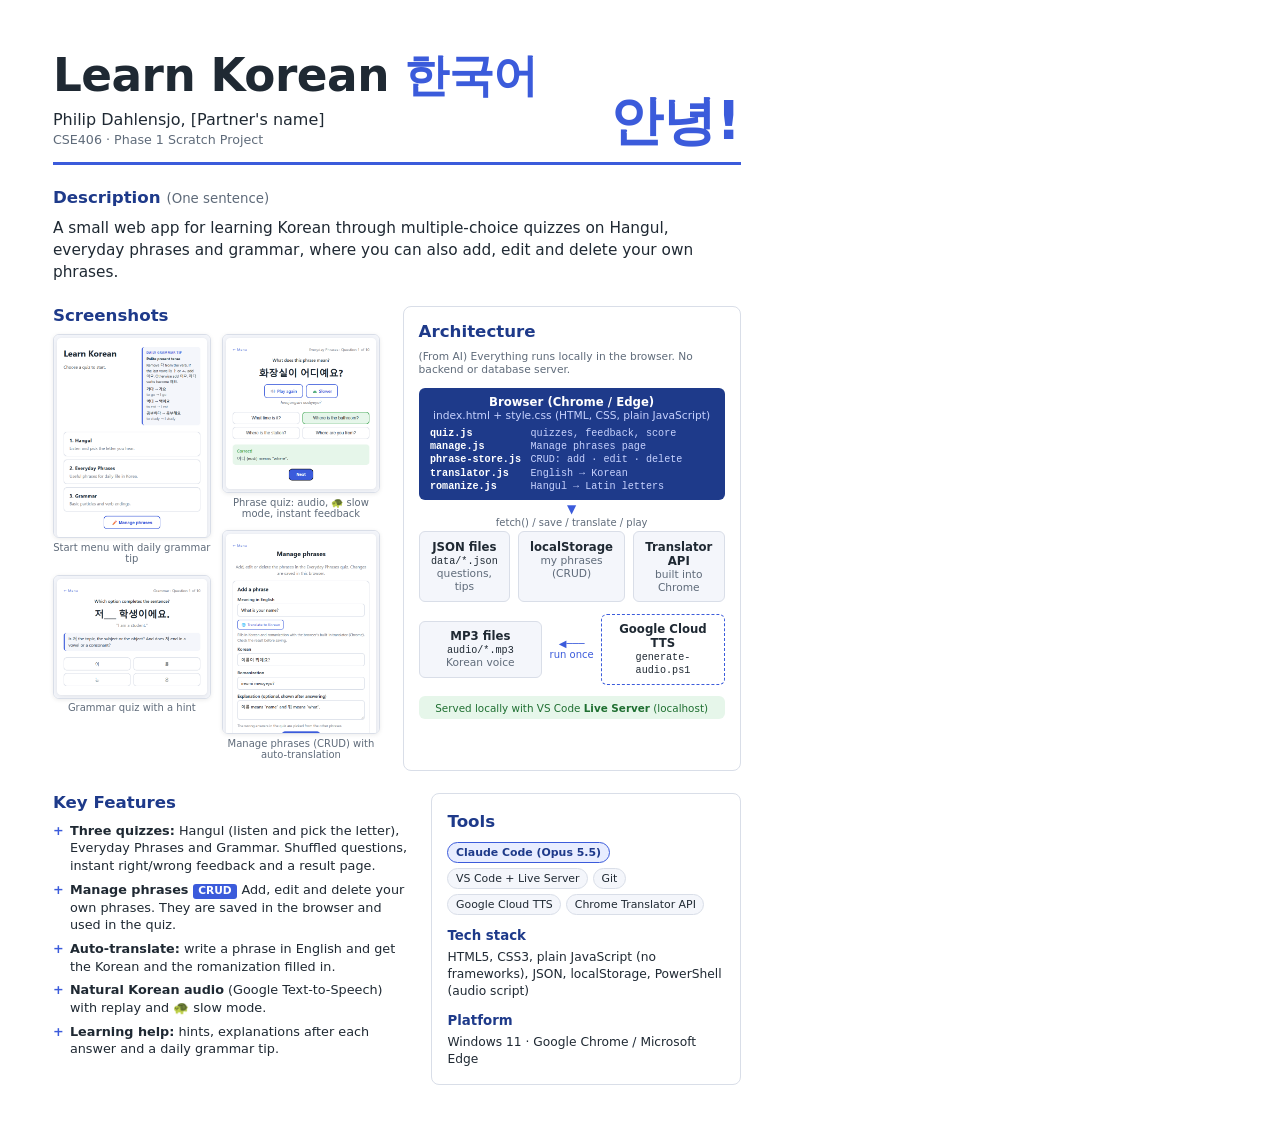
==== poster/poster.html @ 83f44921 "Add Phase 1 poster with screenshots Co-Authored-By: Claude Opus 5.5 <noreply@anthropic.com>" ====
<!DOCTYPE html>
<html lang="en">
<head>
<meta charset="UTF-8">
<title>Learn Korean – Poster</title>
<style>
  @page { size: A4; margin: 0; }

  :root {
    --primary: #3b5bdb;
    --primary-dark: #1e3a8a;
    --text: #1f2933;
    --muted: #5f6b7a;
    --border: #d9dee8;
    --soft: #f4f6fb;
    --green: #2f9e44;
  }

  * { box-sizing: border-box; }

  html, body {
    margin: 0;
    padding: 0;
    background: #ffffff;
    color: var(--text);
    font-family: "Segoe UI", system-ui, "Malgun Gothic", sans-serif;
    -webkit-print-color-adjust: exact;
    print-color-adjust: exact;
  }

  .page {
    width: 210mm;
    height: 297mm;
    padding: 14mm 14mm 10mm;
    display: flex;
    flex-direction: column;
    gap: 6mm;
    overflow: hidden;
  }

  /* Header */
  .header {
    display: flex;
    justify-content: space-between;
    align-items: flex-end;
    padding-bottom: 4mm;
    border-bottom: 3px solid var(--primary);
  }
  h1 {
    margin: 0;
    font-size: 34pt;
    line-height: 1;
    letter-spacing: -0.5px;
  }
  h1 .ko { color: var(--primary); }
  .names { margin: 3mm 0 0; font-size: 12pt; }
  .course { margin: 1mm 0 0; color: var(--muted); font-size: 9.5pt; }
  .badge {
    font-size: 40pt;
    font-weight: 800;
    color: var(--primary);
    line-height: 1;
  }

  h2 {
    margin: 0 0 2.5mm;
    font-size: 12.5pt;
    color: var(--primary-dark);
  }

  .description p {
    margin: 0;
    font-size: 11.5pt;
    line-height: 1.45;
  }

  /* Middle: screenshots + architecture */
  .middle {
    display: grid;
    grid-template-columns: 1.15fr 1fr;
    gap: 6mm;
    flex: 1;
    min-height: 0;
  }

  .shots {
    display: grid;
    grid-template-columns: 1fr 1fr;
    gap: 3mm;
    align-items: start;
  }
  .shot-col { display: flex; flex-direction: column; gap: 3mm; }
  figure { margin: 0; }
  figure img {
    width: 100%;
    display: block;
    border: 1px solid var(--border);
    border-radius: 6px;
    box-shadow: 0 1px 4px rgba(0, 0, 0, 0.08);
  }
  figcaption {
    margin-top: 1mm;
    font-size: 7.5pt;
    color: var(--muted);
    text-align: center;
  }

  /* Architecture diagram */
  .box {
    border: 1.5px solid var(--border);
    border-radius: 8px;
    padding: 4mm;
  }
  .arch { display: flex; flex-direction: column; }
  .arch .note { margin: 0 0 3mm; font-size: 8pt; color: var(--muted); }
  .diagram {
    display: flex;
    flex-direction: column;
    align-items: stretch;
    gap: 0;
    font-size: 8pt;
  }
  .node {
    border-radius: 6px;
    padding: 2mm 3mm;
    text-align: center;
  }
  .node strong { display: block; font-size: 8.8pt; }
  .node span { color: var(--muted); }
  .browser { background: var(--primary-dark); color: #fff; }
  .browser span { color: #c7d2fe; }
  .browser .files {
    display: grid;
    grid-template-columns: auto 1fr;
    gap: 0.6mm 2.5mm;
    margin-top: 1.5mm;
    text-align: left;
    font-family: Consolas, "Courier New", monospace;
    font-size: 7.6pt;
  }
  .browser .files b { color: #fff; font-weight: 600; }
  .arrow {
    text-align: center;
    color: var(--muted);
    font-size: 7.5pt;
    line-height: 1.1;
    padding: 1mm 0;
  }
  .arrow::before { content: "▼"; display: block; color: var(--primary); font-size: 9pt; }
  .row { display: grid; grid-template-columns: 1fr 1fr 1fr; gap: 2mm; }
  .store { background: var(--soft); border: 1px solid var(--border); }
  .store code, .cloud code { font-family: Consolas, "Courier New", monospace; font-size: 7.6pt; }
  .offline {
    margin-top: 3mm;
    display: grid;
    grid-template-columns: 1fr auto 1fr;
    align-items: center;
    gap: 2mm;
  }
  .cloud { background: #fff; border: 1.5px dashed var(--primary); }
  .left-arrow { color: var(--primary); font-size: 7.5pt; text-align: center; line-height: 1.1; }
  .server {
    margin-top: 3mm;
    padding: 1.5mm 3mm;
    border-radius: 6px;
    background: #e6f6ea;
    color: #1f6f31;
    text-align: center;
    font-size: 7.8pt;
  }

  /* Bottom: features + tools */
  .bottom {
    display: grid;
    grid-template-columns: 1.15fr 1fr;
    gap: 6mm;
  }
  ul.features {
    margin: 0;
    padding: 0;
    list-style: none;
    font-size: 9.6pt;
    line-height: 1.38;
  }
  ul.features li { margin-bottom: 1.6mm; padding-left: 4.5mm; position: relative; }
  ul.features li::before {
    content: "+";
    position: absolute;
    left: 0;
    color: var(--primary);
    font-weight: 800;
  }
  .crud {
    display: inline-block;
    padding: 0 1.5mm;
    border-radius: 3px;
    background: var(--primary);
    color: #fff;
    font-size: 8pt;
    font-weight: 700;
  }

  .tools { font-size: 9.2pt; line-height: 1.4; }
  .tools h3 { margin: 0 0 1mm; font-size: 10pt; color: var(--primary-dark); }
  .tools p { margin: 0 0 3mm; }
  .tools p:last-child { margin-bottom: 0; }
  .chips { display: flex; flex-wrap: wrap; gap: 1.3mm; margin: 0 0 3mm; }
  .chip {
    padding: 0.5mm 2mm;
    border: 1px solid var(--border);
    border-radius: 99px;
    background: var(--soft);
    font-size: 8.2pt;
  }
  .chip.ai { border-color: var(--primary); background: #e8edff; color: var(--primary-dark); font-weight: 600; }
</style>
</head>
<body>
<div class="page">

  <header class="header">
    <div>
      <h1>Learn Korean <span class="ko">한국어</span></h1>
      <p class="names">Philip Dahlensjo, [Partner's name]</p>
      <p class="course">CSE406 · Phase 1 Scratch Project</p>
    </div>
    <div class="badge" lang="ko">안녕!</div>
  </header>

  <section class="description">
    <h2>Description <span style="font-weight:400;color:var(--muted);font-size:10pt">(One sentence)</span></h2>
    <p>
      A small web app for learning Korean through multiple-choice quizzes on Hangul, everyday phrases
      and grammar, where you can also add, edit and delete your own phrases.
    </p>
  </section>

  <div class="middle">
    <section>
      <h2>Screenshots</h2>
      <div class="shots">
        <div class="shot-col">
          <figure>
            <img src="screenshots/menu.png" alt="Start menu with three quizzes and a daily grammar tip">
            <figcaption>Start menu with daily grammar tip</figcaption>
          </figure>
          <figure>
            <img src="screenshots/grammar.png" alt="Grammar question with a hint">
            <figcaption>Grammar quiz with a hint</figcaption>
          </figure>
        </div>
        <div class="shot-col">
          <figure>
            <img src="screenshots/phrases.png" alt="Everyday phrases question with instant feedback">
            <figcaption>Phrase quiz: audio, 🐢 slow mode, instant feedback</figcaption>
          </figure>
          <figure>
            <img src="screenshots/manage.png" alt="Manage phrases page with add form">
            <figcaption>Manage phrases (CRUD) with auto-translation</figcaption>
          </figure>
        </div>
      </div>
    </section>

    <section class="box arch">
      <h2>Architecture</h2>
      <p class="note">(From AI) Everything runs locally in the browser. No backend or database server.</p>
      <div class="diagram">
        <div class="node browser">
          <strong>Browser (Chrome / Edge)</strong>
          <span>index.html + style.css (HTML, CSS, plain JavaScript)</span>
          <div class="files">
            <b>quiz.js</b><span>quizzes, feedback, score</span>
            <b>manage.js</b><span>Manage phrases page</span>
            <b>phrase-store.js</b><span>CRUD: add · edit · delete</span>
            <b>translator.js</b><span>English → Korean</span>
            <b>romanize.js</b><span>Hangul → Latin letters</span>
          </div>
        </div>
        <div class="arrow">fetch() / save / translate / play</div>
        <div class="row">
          <div class="node store"><strong>JSON files</strong><code>data/*.json</code><br><span>questions, tips</span></div>
          <div class="node store"><strong>localStorage</strong><span>my phrases (CRUD)</span></div>
          <div class="node store"><strong>Translator API</strong><span>built into Chrome</span></div>
        </div>
        <div class="offline">
          <div class="node store"><strong>MP3 files</strong><code>audio/*.mp3</code><br><span>Korean voice</span></div>
          <div class="left-arrow">◀───<br>run once</div>
          <div class="node cloud"><strong>Google Cloud TTS</strong><code>generate-audio.ps1</code></div>
        </div>
        <div class="server">Served locally with VS Code <b>Live Server</b> (localhost)</div>
      </div>
    </section>
  </div>

  <div class="bottom">
    <section>
      <h2>Key Features</h2>
      <ul class="features">
        <li><b>Three quizzes:</b> Hangul (listen and pick the letter), Everyday Phrases and Grammar. Shuffled questions, instant right/wrong feedback and a result page.</li>
        <li><b>Manage phrases</b> <span class="crud">CRUD</span> Add, edit and delete your own phrases. They are saved in the browser and used in the quiz.</li>
        <li><b>Auto-translate:</b> write a phrase in English and get the Korean and the romanization filled in.</li>
        <li><b>Natural Korean audio</b> (Google Text-to-Speech) with replay and 🐢 slow mode.</li>
        <li><b>Learning help:</b> hints, explanations after each answer and a daily grammar tip.</li>
      </ul>
    </section>

    <section class="box tools">
      <h2>Tools</h2>
      <div class="chips">
        <span class="chip ai">Claude Code (Opus 5.5)</span>
        <span class="chip">VS Code + Live Server</span>
        <span class="chip">Git</span>
        <span class="chip">Google Cloud TTS</span>
        <span class="chip">Chrome Translator API</span>
      </div>
      <h3>Tech stack</h3>
      <p>HTML5, CSS3, plain JavaScript (no frameworks), JSON, localStorage, PowerShell (audio script)</p>
      <h3>Platform</h3>
      <p>Windows 11 · Google Chrome / Microsoft Edge</p>
    </section>
  </div>

</div>
</body>
</html>
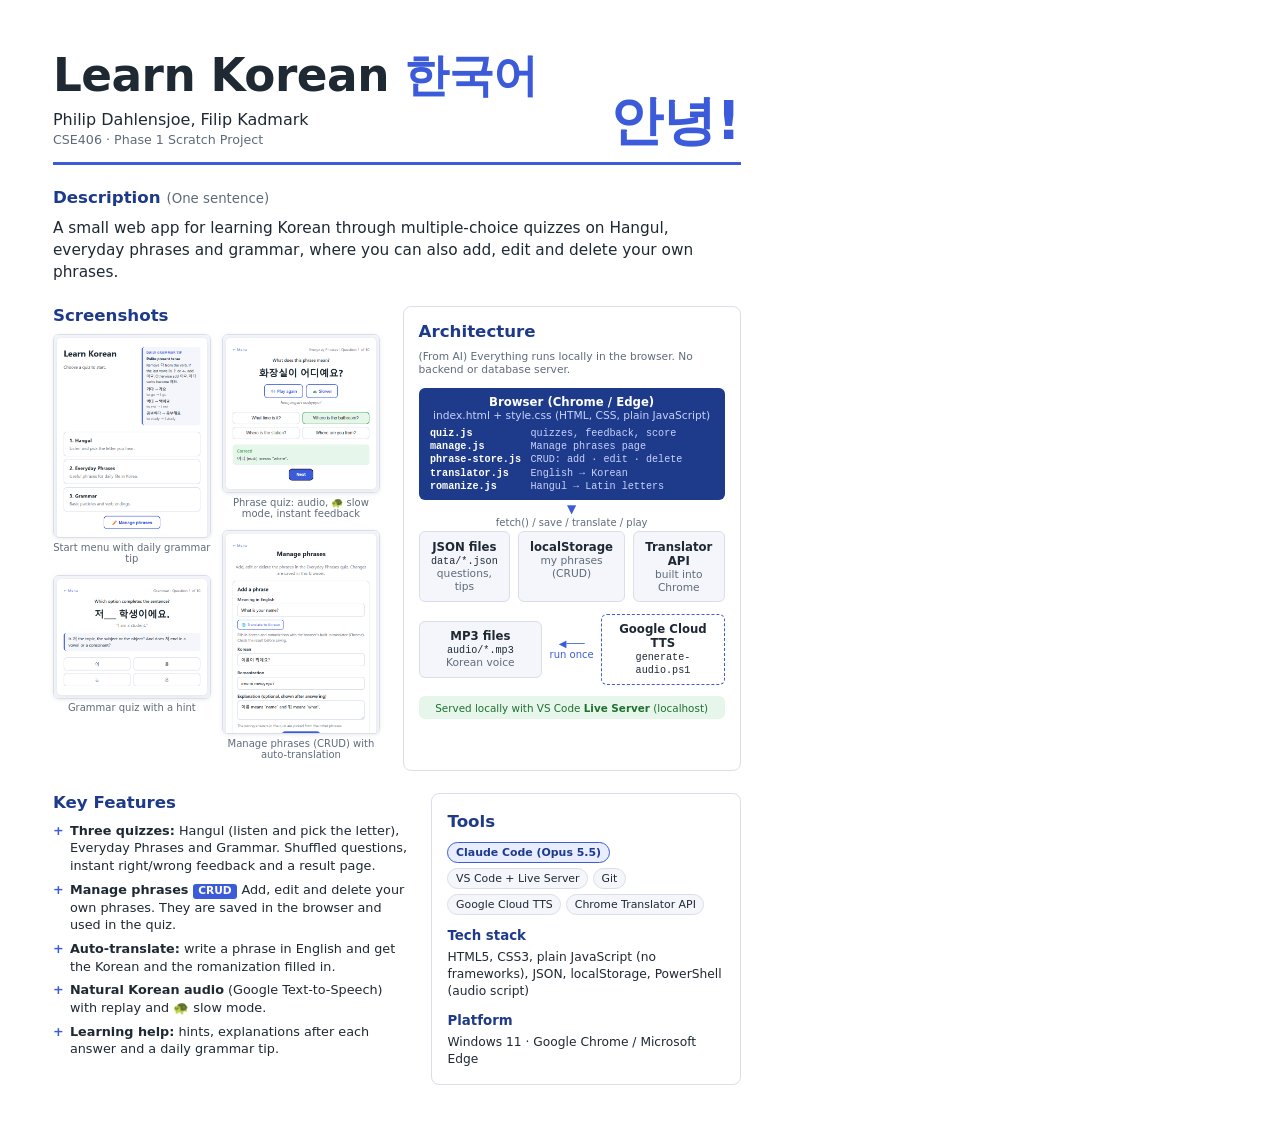
==== commit 732173fb: "Add team member names to the poster Co-Authored-By: Claude Opus 5.5 <noreply@anthropic.com>" ====
--- a/poster/poster.html
+++ b/poster/poster.html
@@ -221,7 +221,7 @@
   <header class="header">
     <div>
       <h1>Learn Korean <span class="ko">한국어</span></h1>
-      <p class="names">Philip Dahlensjo, [Partner's name]</p>
+      <p class="names">Philip Dahlensjoe, Filip Kadmark</p>
       <p class="course">CSE406 · Phase 1 Scratch Project</p>
     </div>
     <div class="badge" lang="ko">안녕!</div>
